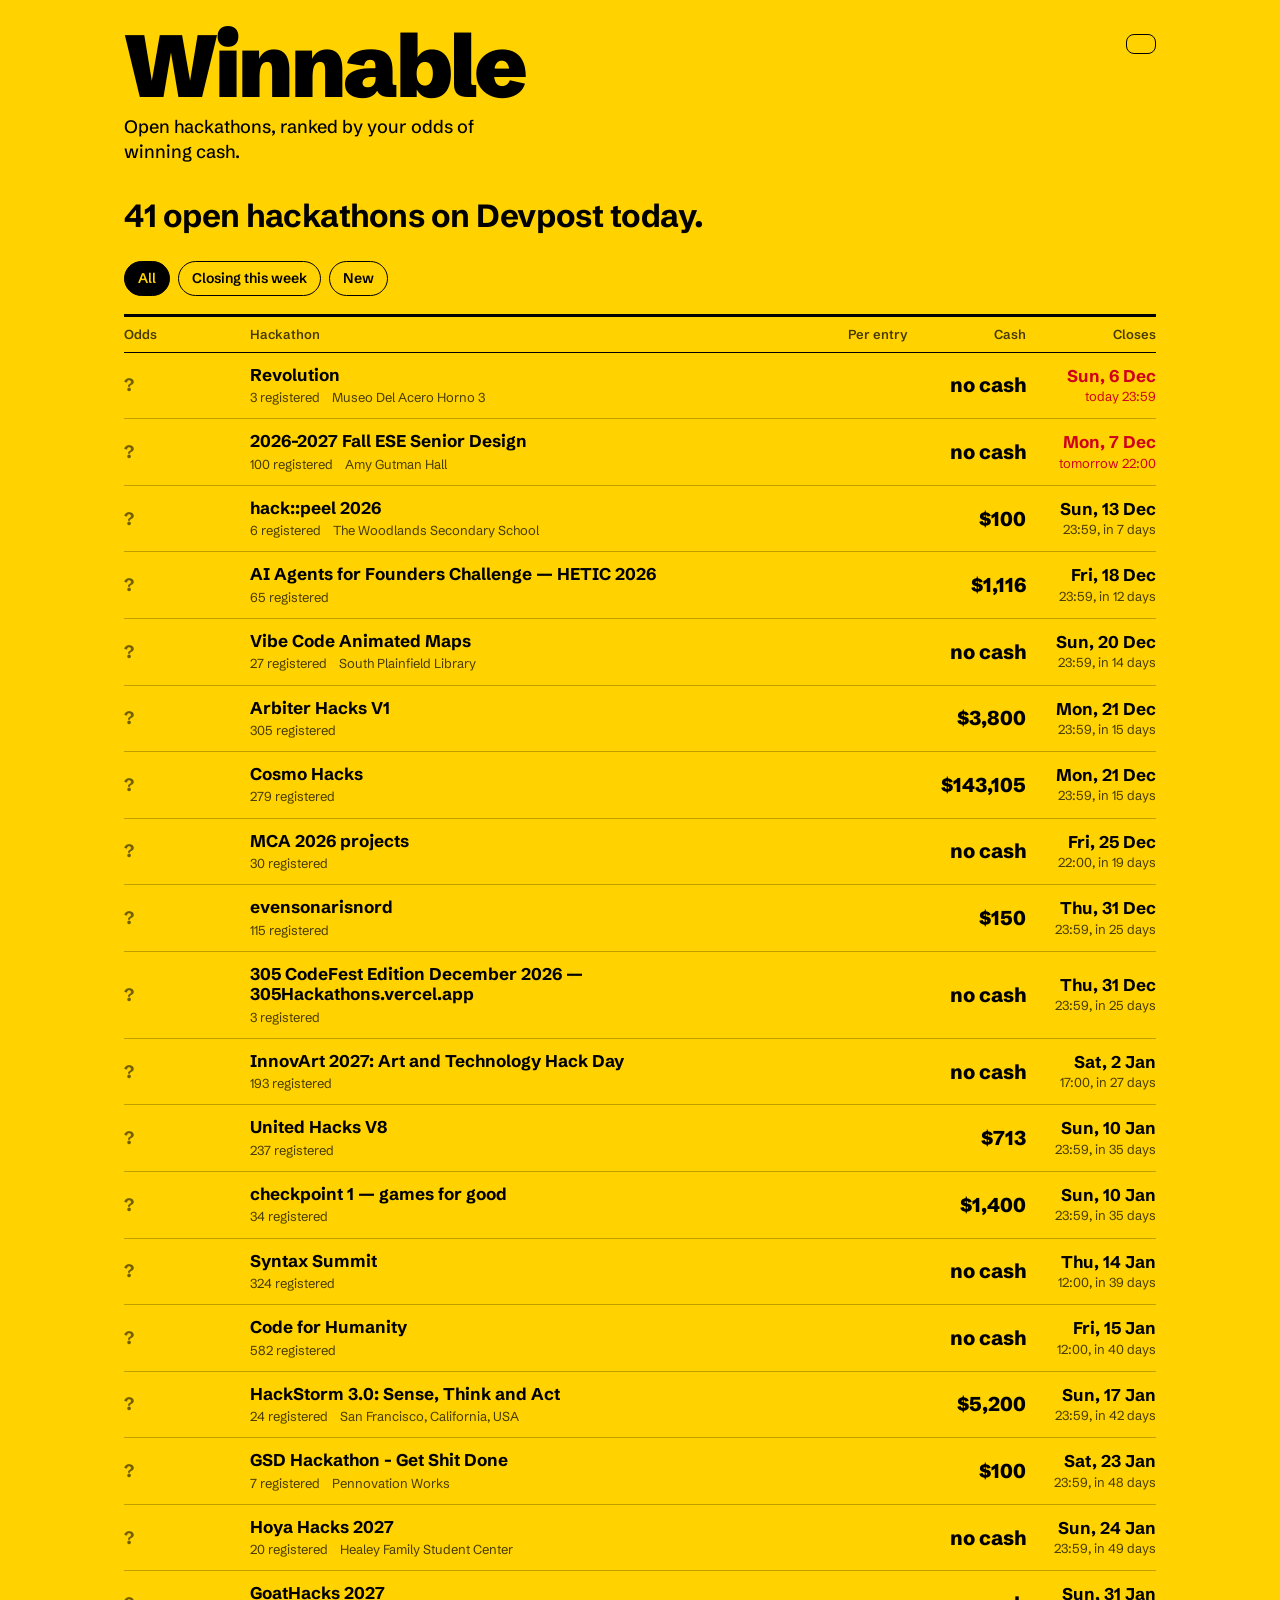
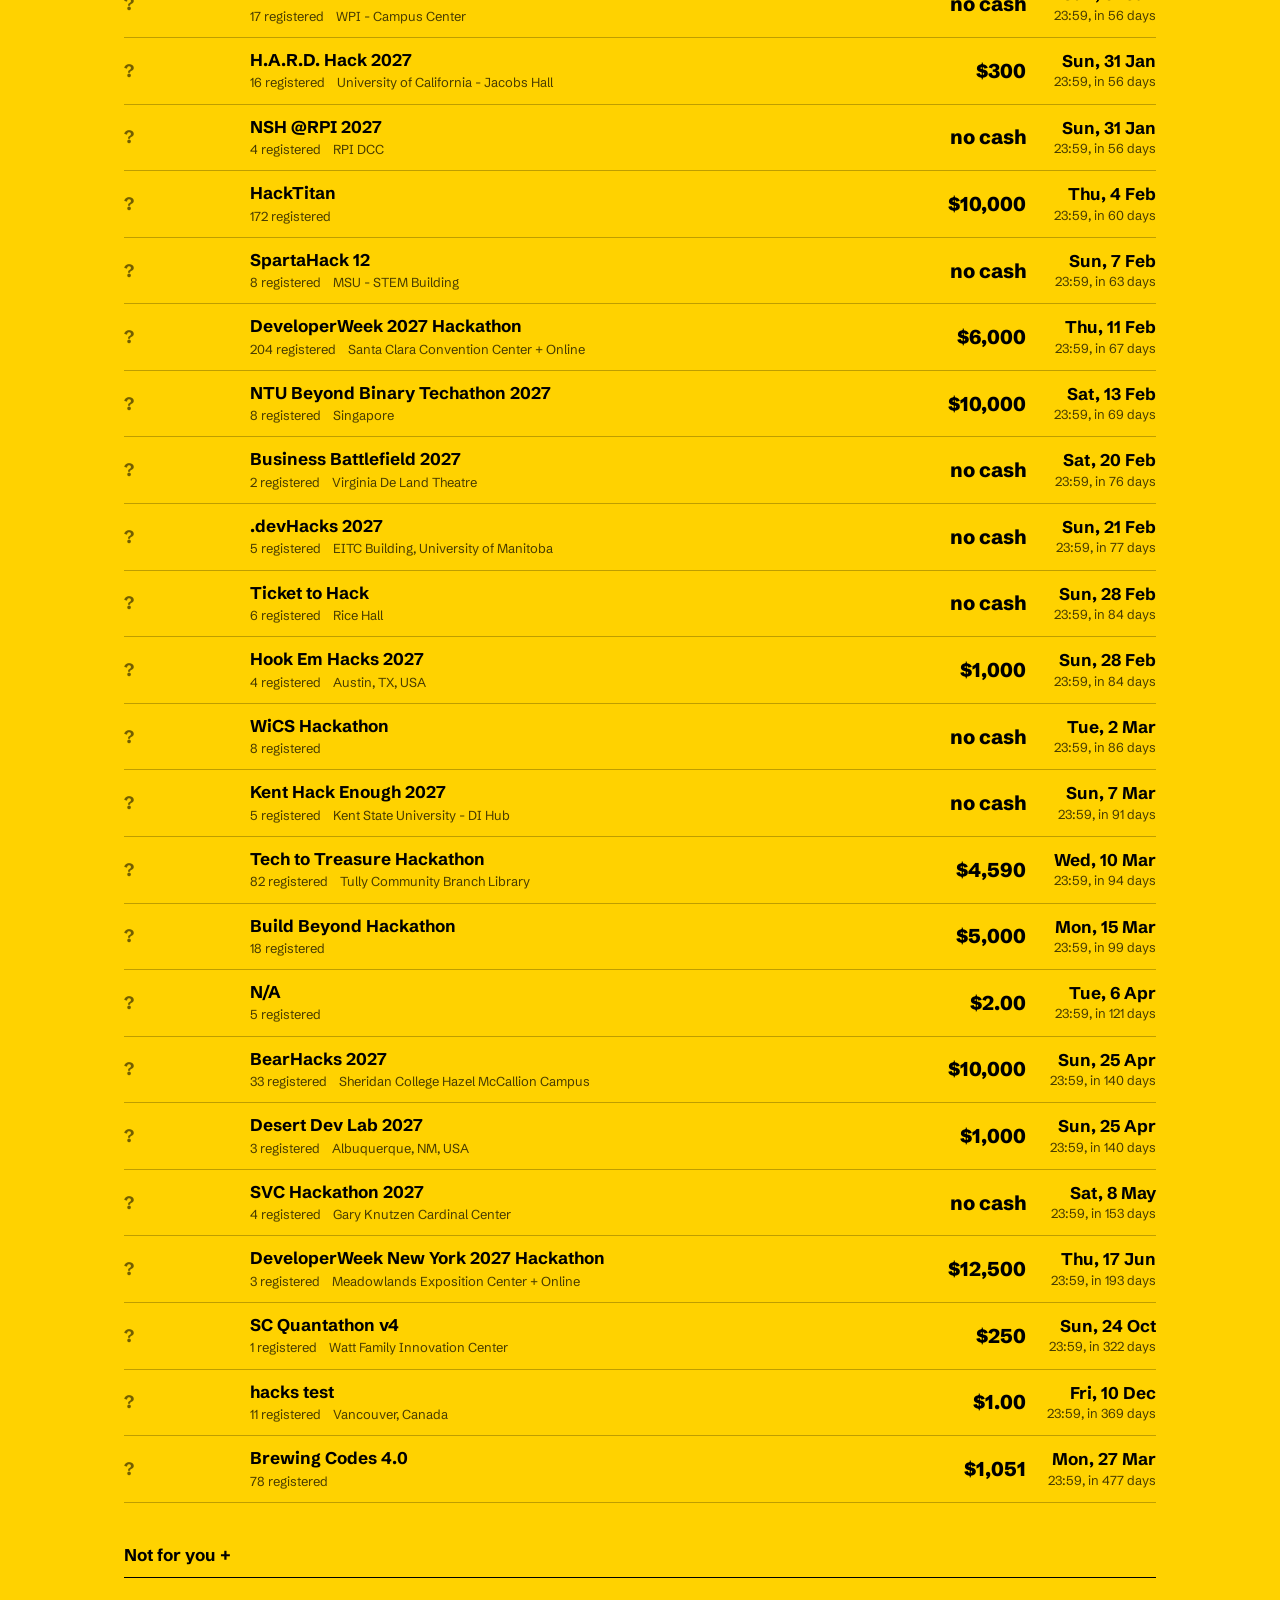
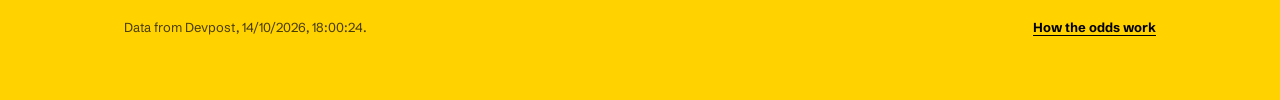
==== site/index.html @ c7374f93 "Collect Devpost hackathons and list them Co-Authored-By: Claude Opus 5.5 <noreply@anthropic.com> Cla" ====
<!DOCTYPE html>
<html lang="en">
<head>
<meta charset="utf-8">
<meta name="viewport" content="width=device-width, initial-scale=1">
<title>Winnable: hackathons ranked by your odds</title>
<meta name="description" content="Every open Devpost hackathon, ranked by your realistic chance of winning cash, with eligibility checked against you.">
<meta name="theme-color" content="#ffd200" media="(prefers-color-scheme: light)">
<meta name="theme-color" content="#000000" media="(prefers-color-scheme: dark)">
<link rel="icon" href="icon.svg" type="image/svg+xml">
<link rel="preconnect" href="https://fonts.googleapis.com">
<link rel="preconnect" href="https://fonts.gstatic.com" crossorigin>
<link href="https://fonts.googleapis.com/css2?family=Schibsted+Grotesk:wght@400;500;700;800;900&display=swap" rel="stylesheet">
<link rel="stylesheet" href="css/style.css">
</head>
<body>
  <header class="masthead">
    <div class="brand">
      <h1>Winnable</h1>
      <p class="promise">Open hackathons, ranked by your odds of winning cash.</p>
    </div>
    <button class="you" id="youBtn" aria-haspopup="dialog"></button>
  </header>

  <section class="summary" id="summary" aria-live="polite"></section>

  <nav class="filters" id="filters" aria-label="Filters">
    <button data-f="all" class="on">All</button>
    <button data-f="week">Closing this week</button>
    <button data-f="new">New</button>
    <button data-f="gh" hidden>Fits your GitHub</button>
    <button class="cal" id="topCal" hidden>Top 5 to calendar</button>
  </nav>

  <main>
    <div class="board" role="table" aria-label="Hackathons you can enter">
      <div class="row head" role="row">
        <span role="columnheader">Odds</span>
        <span role="columnheader">Hackathon</span>
        <span role="columnheader" class="num">Per entry</span>
        <span role="columnheader" class="num">Cash</span>
        <span role="columnheader" class="num">Closes</span>
      </div>
      <div id="rows" role="rowgroup"></div>
    </div>

    <section class="soon" id="soonWrap" hidden>
      <h2 id="soonTitle">Opening soon</h2>
      <p class="soon-note">No odds yet: most of the field registers after a hackathon opens.</p>
      <div id="soonRows"></div>
    </section>

    <details class="blocked" id="blockedWrap">
      <summary id="blockedSum">Not for you</summary>
      <div id="blockedRows"></div>
    </details>
  </main>

  <footer class="foot">
    <p id="dataNote"></p>
    <button class="linkish" id="howBtn">How the odds work</button>
  </footer>

  <div class="scrim" id="scrim" hidden></div>
  <aside class="panel" id="panel" role="dialog" aria-modal="true" aria-labelledby="panelTitle" hidden></aside>

  <script type="module" src="js/app.js"></script>
</body>
</html>
---- site/css/style.css ----
/* Winnable. A departure board for prize money: black type on signal yellow,
   one grotesque, red only for deadlines inside 48 hours. */
:root {
  --board: #ffd200;
  --ink: #000000;
  --ink-2: rgba(0, 0, 0, .72);
  --muted: rgba(0, 0, 0, .55);
  --rule: rgba(0, 0, 0, .25);
  --rule-2: rgba(0, 0, 0, .12);
  --urgent: #d0021b;
  --off: #6e6a5e;
  --panel: #ffffff;
  --panel-ink: #000000;
  --panel-muted: #5f5b50;
  --panel-rule: rgba(0, 0, 0, .12);
  --focus: #000000;
  --r: 8px;
  --font: 'Schibsted Grotesk', 'Helvetica Neue', Arial, sans-serif;
  color-scheme: light;
}
@media (prefers-color-scheme: dark) {
  :root {
    --board: #000000;
    --ink: #ffd200;
    --ink-2: rgba(255, 210, 0, .78);
    --muted: rgba(255, 210, 0, .58);
    --rule: rgba(255, 210, 0, .28);
    --rule-2: rgba(255, 210, 0, .14);
    --urgent: #ff5a4a;
    --off: #8d8774;
    --panel: #1c1b17;
    --panel-ink: #f4f0e2;
    --panel-muted: #a8a290;
    --panel-rule: rgba(244, 240, 226, .14);
    --focus: #ffd200;
    color-scheme: dark;
  }
}

* { box-sizing: border-box; }
html { background: var(--board); }
body {
  margin: 0 auto; max-width: 1080px; padding: 28px 24px 64px;
  font: 400 16px/1.4 var(--font); color: var(--ink); background: var(--board);
  -webkit-font-smoothing: antialiased;
}
h1, h2, h3, p { margin: 0; }
button { font: inherit; color: inherit; background: none; border: 0; padding: 0; cursor: pointer; text-align: inherit; }
:focus-visible { outline: 2px solid var(--focus); outline-offset: 2px; border-radius: 3px; }
[hidden] { display: none !important; }

/* masthead */
.masthead { display: flex; align-items: flex-start; justify-content: space-between; gap: 20px; }
.brand h1 { font-size: clamp(44px, 8vw, 88px); line-height: .86; font-weight: 900; letter-spacing: -.045em; }
.promise { margin-top: 10px; font-size: 18px; font-weight: 500; max-width: 34ch; }
.you {
  flex: none; margin-top: 6px; max-width: 280px; padding: 9px 14px; border: 1.5px solid var(--ink);
  border-radius: var(--r); font-size: 14px; font-weight: 600; line-height: 1.3;
}
.you:hover { background: var(--ink); color: var(--board); }

/* summary line: the one sentence that answers "what can I win" */
.summary { margin-top: 34px; font-size: clamp(22px, 3.2vw, 32px); font-weight: 700; letter-spacing: -.015em; line-height: 1.15; max-width: 30ch; }
.summary .sub { display: block; margin-top: 6px; font-size: 15px; font-weight: 500; letter-spacing: 0; color: var(--ink-2); max-width: 60ch; }

.filters { display: flex; flex-wrap: wrap; gap: 8px; margin-top: 26px; }
.filters button { padding: 7px 13px; border-radius: 99px; border: 1.5px solid var(--ink); font-size: 14px; font-weight: 600; }
.filters button.on { background: var(--ink); color: var(--board); }

/* the board */
.board { margin-top: 18px; border-top: 3px solid var(--ink); }
.row {
  display: grid; grid-template-columns: 112px minmax(0, 1fr) 96px 104px 116px; gap: 14px; align-items: center;
  padding: 12px 0; border-bottom: 1px solid var(--rule); width: 100%;
}
.row.head { padding: 8px 0; font-size: 13px; font-weight: 600; color: var(--ink-2); border-bottom: 1.5px solid var(--ink); }
.num { text-align: right; }
button.row { cursor: pointer; }
button.row:hover .name { text-decoration: underline; text-decoration-thickness: 2px; text-underline-offset: 3px; }

.odds { display: flex; align-items: baseline; gap: 5px; white-space: nowrap; }
.odds small { font-size: 13px; font-weight: 600; color: var(--ink-2); }
.odds b { font-size: 34px; line-height: 1; font-weight: 900; letter-spacing: -.03em; }
.odds.none b { font-size: 18px; font-weight: 700; color: var(--muted); letter-spacing: 0; }

.what { min-width: 0; }
.name { display: block; font-size: 17px; font-weight: 700; line-height: 1.2; overflow-wrap: break-word; }
.meta { display: flex; flex-wrap: wrap; gap: 4px 12px; margin-top: 3px; font-size: 13px; color: var(--ink-2); }
.tag { font-weight: 700; color: var(--ink); }
.tag.new::before, .tag.gh::before { content: ''; display: inline-block; width: 7px; height: 7px; border-radius: 50%; background: currentColor; margin-right: 5px; vertical-align: 1px; }

.money { font-size: 17px; font-weight: 700; }
.money.big { font-size: 20px; font-weight: 800; }
.closes { text-align: right; line-height: 1.2; }
.closes b { display: block; font-size: 17px; font-weight: 700; }
.closes span { font-size: 13px; color: var(--ink-2); }
.closes.urgent b, .closes.urgent span { color: var(--urgent); }

.filters .cal { margin-left: auto; border-style: dashed; }

/* opening soon: same timetable, quieter, dates instead of odds */
.soon { margin-top: 44px; }
.soon h2 { font-size: 24px; font-weight: 800; letter-spacing: -.015em; }
.soon-note { margin-top: 4px; font-size: 14px; color: var(--ink-2); }
.soon #soonRows { margin-top: 12px; border-top: 1.5px solid var(--ink); }
.opens { white-space: nowrap; line-height: 1.15; }
.opens small { display: block; font-size: 12px; font-weight: 600; color: var(--ink-2); }
.opens b { font-size: 18px; font-weight: 800; }

/* calibration chart: one series, recessive grid, ink fit line */
.calib { margin: 16px 0 0; }
.calib figcaption { font-size: 14px; font-weight: 700; }
.calib svg { display: block; width: 100%; height: auto; margin-top: 8px; overflow: visible; }
.calib text { font: 500 11px var(--font); fill: var(--panel-muted); }
.calib text.axis { font-weight: 700; fill: var(--panel-ink); }
.calib .g { stroke: var(--panel-rule); stroke-width: 1; }
.calib .dots circle { fill: var(--off); fill-opacity: .55; stroke: var(--panel); stroke-width: 1.5; }
.calib .dots circle:hover { fill-opacity: 1; fill: var(--panel-ink); }
.calib .fit { fill: none; stroke: var(--panel-ink); stroke-width: 2.5; stroke-linecap: round; }

/* not for you */
.blocked { margin-top: 30px; }
.blocked summary { cursor: pointer; font-size: 17px; font-weight: 700; padding: 10px 0; border-bottom: 1.5px solid var(--ink); list-style: none; }
.blocked summary::-webkit-details-marker { display: none; }
.blocked summary::after { content: ' +'; }
.blocked[open] summary::after { content: ' \2212'; }
.blocked .row { color: var(--off); border-color: var(--rule-2); }
.blocked .row .name { color: var(--off); }
.reason { font-size: 13px; font-weight: 700; color: var(--off); }

.empty { padding: 28px 0; font-size: 17px; font-weight: 500; border-bottom: 1px solid var(--rule); }

.foot { display: flex; flex-wrap: wrap; justify-content: space-between; gap: 12px; margin-top: 40px; font-size: 13px; color: var(--ink-2); }
.linkish { font-weight: 700; color: var(--ink); text-decoration: underline; text-underline-offset: 3px; }

/* panel: quiet white, the receipt for each number */
.scrim { position: fixed; inset: 0; background: rgba(0, 0, 0, .35); z-index: 20; }
.panel {
  position: fixed; z-index: 30; top: 0; right: 0; bottom: 0; width: min(460px, 100%); overflow-y: auto;
  background: var(--panel); color: var(--panel-ink); padding: 26px 26px 40px;
}
.panel .close { position: absolute; top: 18px; right: 18px; width: 36px; height: 36px; border-radius: 50%; border: 1.5px solid var(--panel-ink); font-size: 18px; text-align: center; }
.panel h2 { font-size: 26px; line-height: 1.12; font-weight: 800; letter-spacing: -.02em; padding-right: 44px; }
.panel .org { margin-top: 6px; font-size: 14px; color: var(--panel-muted); }
.panel h3 { margin-top: 26px; font-size: 15px; font-weight: 700; }
.panel p { margin-top: 8px; font-size: 15px; }
.bigodds { display: flex; align-items: baseline; gap: 8px; margin-top: 18px; }
.bigodds small { font-size: 18px; font-weight: 600; }
.bigodds b { font-size: 64px; line-height: .9; font-weight: 900; letter-spacing: -.04em; }
.verdict { margin-top: 10px; font-size: 16px; font-weight: 500; }

.receipt { margin-top: 12px; border-top: 1.5px solid var(--panel-ink); }
.receipt div { display: flex; justify-content: space-between; gap: 12px; padding: 8px 0; border-bottom: 1px solid var(--panel-rule); font-size: 15px; }
.receipt div b { font-weight: 700; white-space: nowrap; }
.receipt div.total { border-bottom: 1.5px solid var(--panel-ink); font-weight: 800; }
.receipt .op { color: var(--panel-muted); }

.checks { list-style: none; padding: 0; margin: 10px 0 0; }
.checks li { display: flex; gap: 10px; padding: 7px 0; border-bottom: 1px solid var(--panel-rule); font-size: 15px; }
.checks .mark { flex: none; width: 20px; font-weight: 900; }
.checks .no { color: var(--urgent); }
.prizes { margin-top: 10px; }
.prizes div { display: flex; justify-content: space-between; gap: 12px; padding: 7px 0; border-bottom: 1px solid var(--panel-rule); font-size: 15px; }
.prizes .noncash { color: var(--panel-muted); }
.chips { display: flex; flex-wrap: wrap; gap: 6px; margin-top: 10px; }
.chips span { padding: 4px 10px; border-radius: 99px; border: 1px solid var(--panel-rule); font-size: 13px; }
.actions { display: grid; grid-template-columns: 1fr 1fr; gap: 8px; margin-top: 28px; }
.btn { display: inline-flex; align-items: center; justify-content: center; height: 46px; padding: 0 16px; border-radius: var(--r); font-weight: 700; font-size: 15px; text-decoration: none; }
.btn.solid { background: var(--panel-ink); color: var(--panel); }
.btn.line { border: 1.5px solid var(--panel-ink); color: var(--panel-ink); }

/* about you */
.field { display: block; margin-top: 18px; }
.field > span { display: block; font-size: 14px; font-weight: 700; margin-bottom: 6px; }
.field input, .field select { width: 100%; height: 46px; border-radius: var(--r); border: 1.5px solid var(--panel-rule); background: transparent; color: inherit; font: inherit; padding: 0 12px; }
.field input:focus, .field select:focus { border-color: var(--panel-ink); outline: none; }
.field .hint { display: block; margin-top: 6px; font-size: 13px; color: var(--panel-muted); }
.toggle { display: flex; align-items: center; justify-content: space-between; gap: 12px; margin-top: 14px; padding: 12px 0; border-bottom: 1px solid var(--panel-rule); font-weight: 600; }
.toggle input { width: 22px; height: 22px; accent-color: var(--panel-ink); }

/* phones: the timetable folds into two lines per hackathon */
@media (max-width: 720px) {
  body { padding: 20px 16px 48px; }
  .masthead { flex-direction: column; }
  .you { max-width: none; width: 100%; text-align: left; }
  .row { grid-template-columns: 84px minmax(0, 1fr) auto; grid-template-areas: 'odds what closes' 'odds money cash'; gap: 4px 12px; }
  .row.head { display: none; }
  .row > .odds { grid-area: odds; align-self: start; }
  .row > .what { grid-area: what; }
  .row > .closes { grid-area: closes; align-self: start; }
  .row > .pe { grid-area: money; text-align: left; font-size: 14px; }
  .row > .cash { grid-area: cash; font-size: 14px; }
  .odds b { font-size: 28px; }
  .panel { width: 100%; }
}
@media (prefers-reduced-motion: reduce) {
  * { transition: none !important; animation: none !important; }
}
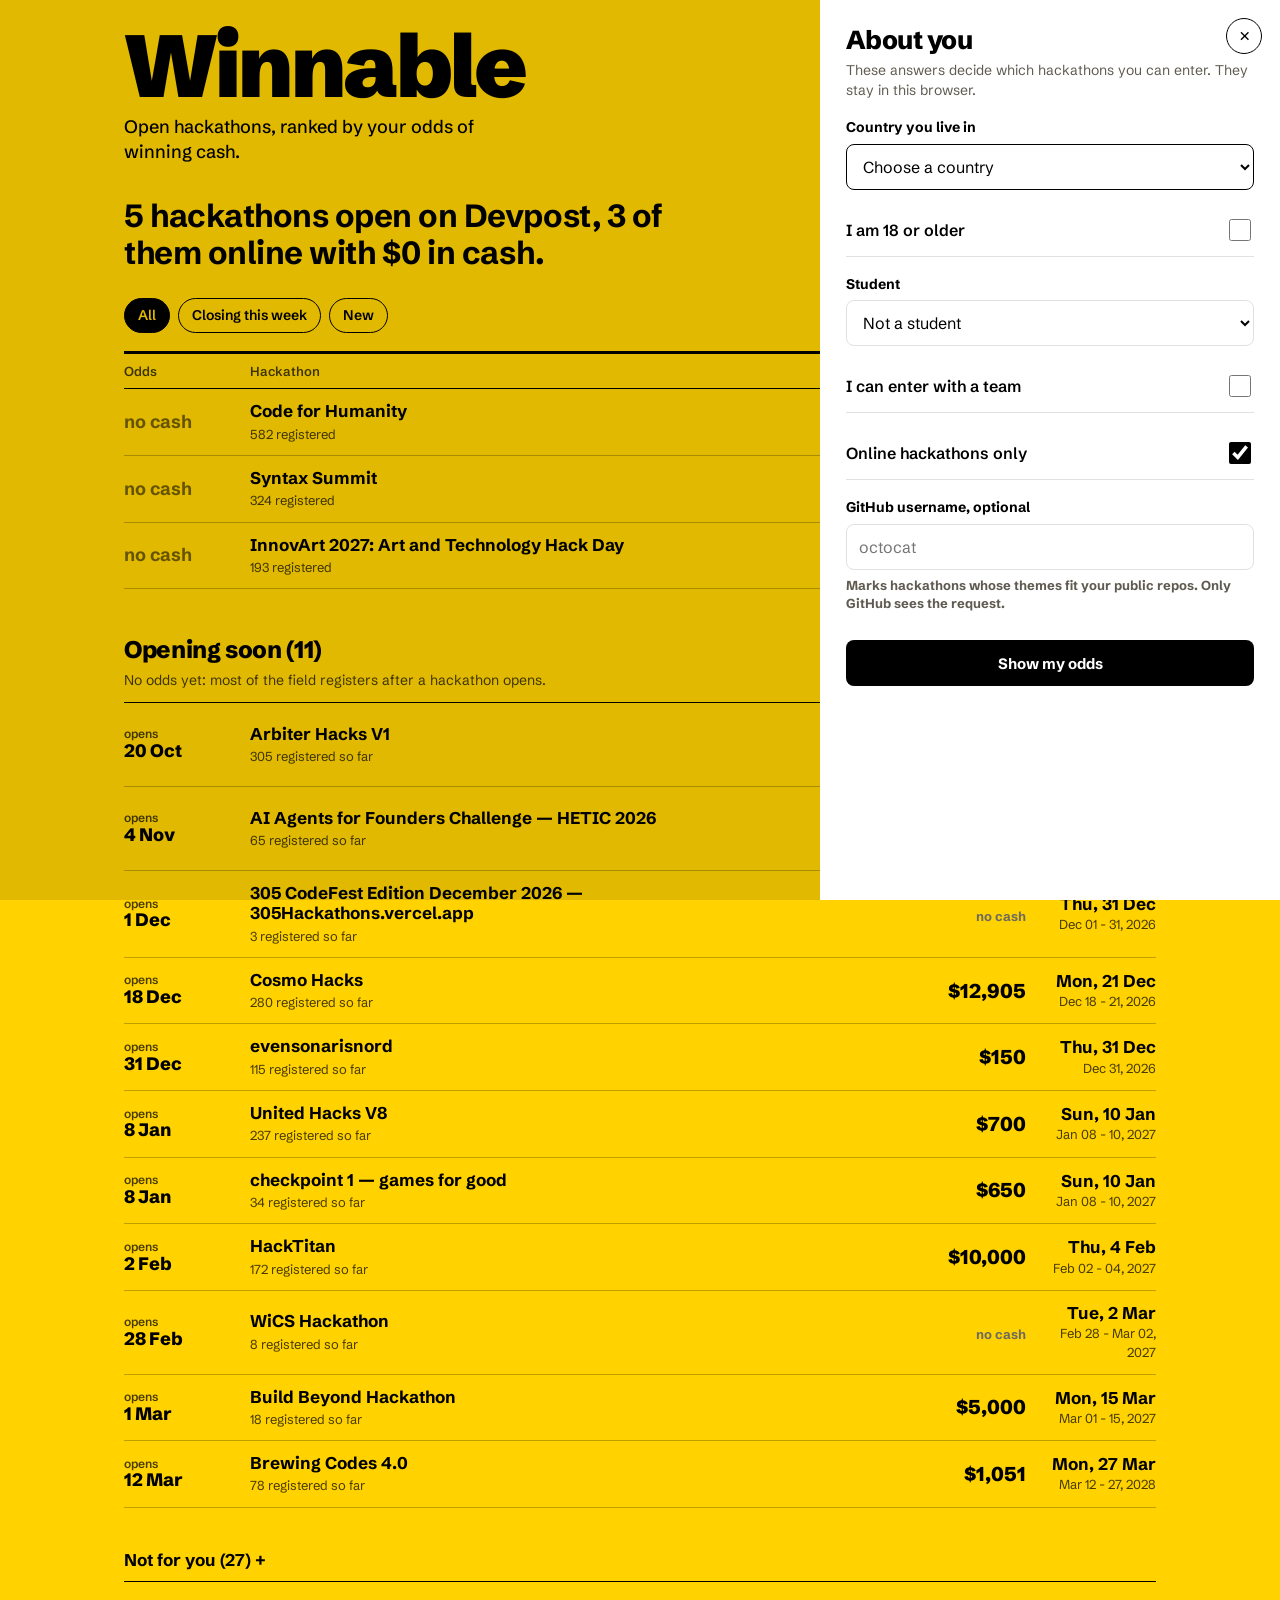
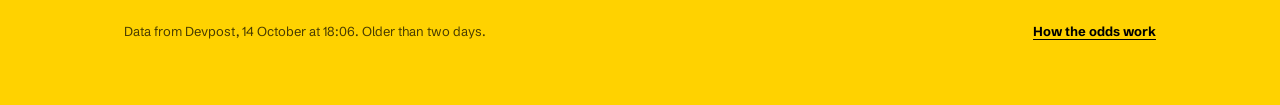
==== commit f6456cac: "Profile eligibility, detail receipt, odds explainer, GitHub match, calendar Co-Authored-By: Claude O" ====
--- a/site/index.html
+++ b/site/index.html
@@ -29,6 +29,13 @@
     <button data-f="week">Closing this week</button>
     <button data-f="new">New</button>
     <button data-f="gh" hidden>Fits your GitHub</button>
+    <label class="sort">Sort
+      <select id="sortSel">
+        <option value="odds">Best odds</option>
+        <option value="ev">Expected cash</option>
+        <option value="deadline">Closing soon</option>
+      </select>
+    </label>
     <button class="cal" id="topCal" hidden>Top 5 to calendar</button>
   </nav>
 
--- a/site/css/style.css
+++ b/site/css/style.css
@@ -96,7 +96,9 @@
 .closes span { font-size: 13px; color: var(--ink-2); }
 .closes.urgent b, .closes.urgent span { color: var(--urgent); }
 
-.filters .cal { margin-left: auto; border-style: dashed; }
+.filters .sort { margin-left: auto; display: inline-flex; align-items: center; gap: 8px; font-size: 14px; font-weight: 600; }
+.filters .sort select { font: inherit; font-weight: 700; color: var(--ink); background: transparent; border: 1.5px solid var(--ink); border-radius: 99px; padding: 6px 12px; }
+.filters .cal { border-style: dashed; }
 
 /* opening soon: same timetable, quieter, dates instead of odds */
 .soon { margin-top: 44px; }
@@ -134,7 +136,7 @@
 .linkish { font-weight: 700; color: var(--ink); text-decoration: underline; text-underline-offset: 3px; }
 
 /* panel: quiet white, the receipt for each number */
-.scrim { position: fixed; inset: 0; background: rgba(0, 0, 0, .35); z-index: 20; }
+.scrim { position: fixed; inset: 0; background: rgba(0, 0, 0, .12); z-index: 20; }
 .panel {
   position: fixed; z-index: 30; top: 0; right: 0; bottom: 0; width: min(460px, 100%); overflow-y: auto;
   background: var(--panel); color: var(--panel-ink); padding: 26px 26px 40px;
@@ -162,6 +164,7 @@
 .prizes { margin-top: 10px; }
 .prizes div { display: flex; justify-content: space-between; gap: 12px; padding: 7px 0; border-bottom: 1px solid var(--panel-rule); font-size: 15px; }
 .prizes .noncash { color: var(--panel-muted); }
+.pnote { display: block; margin-top: 2px; font-size: 12.5px; color: var(--panel-muted); }
 .chips { display: flex; flex-wrap: wrap; gap: 6px; margin-top: 10px; }
 .chips span { padding: 4px 10px; border-radius: 99px; border: 1px solid var(--panel-rule); font-size: 13px; }
 .actions { display: grid; grid-template-columns: 1fr 1fr; gap: 8px; margin-top: 28px; }
@@ -190,6 +193,8 @@
   .row > .closes { grid-area: closes; align-self: start; }
   .row > .pe { grid-area: money; text-align: left; font-size: 14px; }
   .row > .cash { grid-area: cash; font-size: 14px; }
+  .row > .pe:not(:empty)::after { content: ' per entry'; font-size: 12px; font-weight: 500; color: var(--ink-2); }
+  .row > .cash:not(.nocash)::after { content: ' cash'; font-size: 12px; font-weight: 500; color: var(--ink-2); }
   .odds b { font-size: 28px; }
   .panel { width: 100%; }
 }
